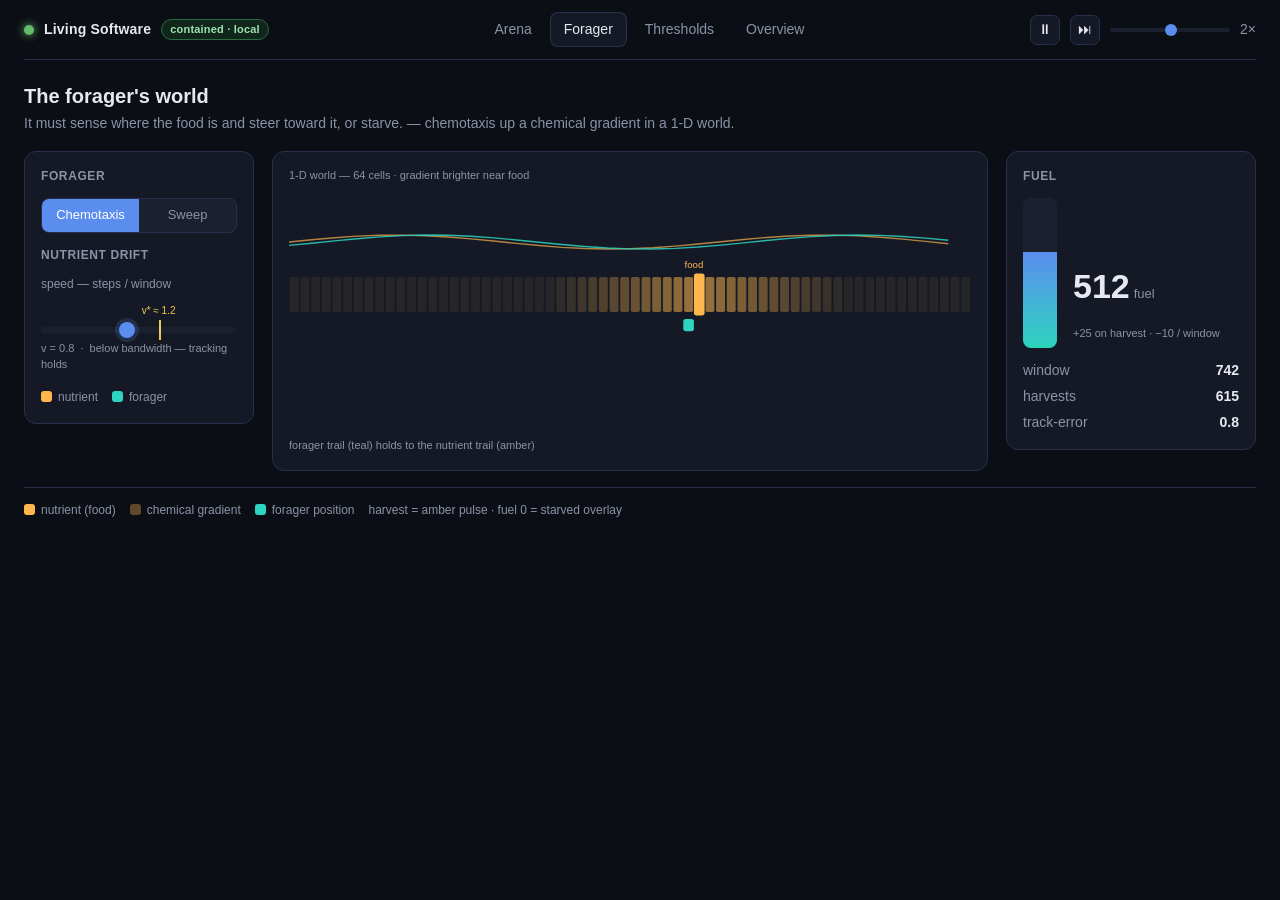
==== viz/mocks/forager.html @ 3680beae "docs: VIEWS.md + rendered mocks for the live visualizer (for approval) Full verbal spec of all four " ====
<!doctype html><html><head><meta charset="utf-8"><link rel="stylesheet" href="mock.css">
<title>Forager — mock</title></head><body>
<div class="shell">
  <div class="topbar">
    <div class="brand"><span class="dot"></span>Living Software <span class="badge">contained · local</span></div>
    <div class="tabs"><div class="tab">Arena</div><div class="tab active">Forager</div><div class="tab">Thresholds</div><div class="tab">Overview</div></div>
    <div class="transport"><div class="tbtn">⏸</div><div class="tbtn">⏭</div><div class="speed"></div><span>2×</span></div>
  </div>

  <h1 class="view-title">The forager's world</h1>
  <p class="caption">It must sense where the food is and steer toward it, or starve. — chemotaxis up a chemical gradient in a 1-D world.</p>

  <div class="cols">
    <!-- controls -->
    <div class="panel">
      <h3>Forager</h3>
      <div class="seg" style="margin-bottom:14px"><span class="on">Chemotaxis</span><span>Sweep</span></div>
      <h3>Nutrient drift</h3>
      <div class="field"><label>speed — steps / window</label>
        <div class="slider"><div class="crit" style="left:60%"></div><div class="critlbl" style="left:60%">v* ≈ 1.2</div><div class="knob" style="left:40%"></div></div>
        <div class="hint">v = 0.8 &nbsp;·&nbsp; below bandwidth — tracking holds</div>
      </div>
      <div class="legend" style="border:0;padding:0;margin-top:8px">
        <span><i style="background:var(--nutrient)"></i>nutrient</span>
        <span><i style="background:var(--fuel)"></i>forager</span>
      </div>
    </div>

    <!-- world -->
    <div class="panel overlay">
      <div class="hint" style="margin-bottom:8px">1-D world — 64 cells · gradient brighter near food</div>
      <svg viewBox="0 0 780 220" height="240" id="world"></svg>
      <div class="hint" style="margin-top:6px">forager trail (teal) holds to the nutrient trail (amber)</div>
    </div>

    <!-- fuel & readout -->
    <div class="panel">
      <h3>Fuel</h3>
      <div style="display:flex;gap:16px;align-items:flex-end">
        <div style="width:34px;height:150px;background:var(--panel2);border-radius:8px;position:relative;overflow:hidden">
          <i style="position:absolute;bottom:0;left:0;right:0;height:64%;background:linear-gradient(0deg,#2dd4bf,#5b8def)"></i>
        </div>
        <div class="gauge" style="flex-direction:column;align-items:flex-start">
          <div><span class="big">512</span> <span class="unit">fuel</span></div>
          <div class="hint" style="margin-top:6px">+25 on harvest · −10 / window</div>
        </div>
      </div>
      <div class="readout">
        <div class="k">window</div><div class="v">742</div>
        <div class="k">harvests</div><div class="v">615</div>
        <div class="k">track-error</div><div class="v">0.8</div>
      </div>
    </div>
  </div>

  <div class="legend">
    <span><i style="background:var(--nutrient)"></i>nutrient (food)</span>
    <span><i style="background:rgba(255,183,77,.35)"></i>chemical gradient</span>
    <span><i style="background:var(--fuel)"></i>forager position</span>
    <span>harvest = amber pulse · fuel 0 = starved overlay</span>
  </div>
</div>

<script>
// 1-D world: 64 cells; food at 38, forager at 37 (tracking). Gradient falloff.
const NS="http://www.w3.org/2000/svg", W=document.getElementById('world');
const n=64, cw=780/n, food=38, pos=37;
function rect(x,y,w,h,fill,extra){const r=document.createElementNS(NS,'rect');
  r.setAttribute('x',x);r.setAttribute('y',y);r.setAttribute('width',w);r.setAttribute('height',h);
  r.setAttribute('fill',fill);if(extra)for(const k in extra)r.setAttribute(k,extra[k]);W.appendChild(r);}
// gradient cells
for(let i=0;i<n;i++){
  const d=Math.abs(i-food), s=Math.max(0,1-d/14);
  rect(i*cw+1,70,cw-2,40,`rgba(255,183,77,${0.08+0.5*s})`,{rx:2});
}
// food + forager markers
rect(food*cw,66,cw,48,'var(--nutrient)',{rx:3});           // food
rect(pos*cw,118,cw,14,'var(--fuel)',{rx:3});               // forager marker
// trails (last ~30 windows) as polylines
function trail(get,color,yb){let pts='';for(let t=0;t<30;t++){const x=(780/30)*t;
  const v=get(t); pts+=`${x},${yb-v} `;}
  const p=document.createElementNS(NS,'polyline');p.setAttribute('points',pts);
  p.setAttribute('fill','none');p.setAttribute('stroke',color);p.setAttribute('stroke-width','1.6');p.setAttribute('opacity','.85');W.appendChild(p);}
trail(t=>30+8*Math.sin(t/3),'rgba(255,183,77,.8)',60);     // food path
trail(t=>30+8*Math.sin(t/3-0.5),'#2dd4bf',60);             // forager path (just behind)
// axis hint
const lab=document.createElementNS(NS,'text');lab.setAttribute('x',food*cw);lab.setAttribute('y',60);
lab.setAttribute('fill','#ffb74d');lab.setAttribute('font-size','11');lab.setAttribute('text-anchor','middle');lab.textContent='food';W.appendChild(lab);
</script>
</body></html>
---- viz/mocks/mock.css ----
/* Shared mock styling — the visual language from VIEWS.md. Static mocks only. */
:root{
  --bg:#0b0e14; --panel:#141925; --panel2:#1b2030; --line:#26304a;
  --text:#e6e9ef; --muted:#8b93a7;
  --code:#5b8def; --membrane:#f2c94c; --data:#5a6373; --zero:#1b2030;
  --decay:#ef5350; --repair:#66bb6a; --fuel:#2dd4bf; --nutrient:#ffb74d;
  --accent:#5b8def;
}
*{box-sizing:border-box}
html,body{margin:0;height:100%}
body{background:var(--bg);color:var(--text);
  font:14px/1.45 -apple-system,BlinkMacSystemFont,"Segoe UI",Roboto,sans-serif;}
.shell{max-width:1320px;margin:0 auto;padding:0 24px;}

/* top bar */
.topbar{display:flex;align-items:center;gap:20px;height:60px;border-bottom:1px solid var(--line);}
.brand{display:flex;align-items:center;gap:10px;font-weight:600;letter-spacing:.2px;}
.brand .dot{width:10px;height:10px;border-radius:50%;background:var(--repair);box-shadow:0 0 10px var(--repair);}
.badge{font-size:11px;color:#9fe3b0;border:1px solid #2e6b41;background:#11261a;
  padding:2px 8px;border-radius:999px;}
.tabs{display:flex;gap:4px;margin:0 auto;}
.tab{padding:7px 14px;border-radius:8px;color:var(--muted);cursor:pointer;font-weight:500;}
.tab.active{background:var(--panel);color:var(--text);box-shadow:inset 0 0 0 1px var(--line);}
.transport{display:flex;align-items:center;gap:10px;color:var(--muted);}
.tbtn{width:30px;height:30px;border-radius:7px;background:var(--panel);border:1px solid var(--line);
  display:flex;align-items:center;justify-content:center;color:var(--text);}
.speed{width:120px;height:4px;background:var(--panel2);border-radius:3px;position:relative;}
.speed::after{content:"";position:absolute;left:46%;top:-4px;width:12px;height:12px;border-radius:50%;background:var(--accent);}

/* view scaffold */
h1.view-title{font-size:20px;margin:22px 0 2px;}
.caption{color:var(--muted);margin:0 0 18px;}
.cols{display:grid;grid-template-columns:230px 1fr 250px;gap:18px;align-items:start;}
.panel{background:var(--panel);border:1px solid var(--line);border-radius:12px;padding:16px;}
.panel h3{margin:0 0 12px;font-size:12px;text-transform:uppercase;letter-spacing:.6px;color:var(--muted);}
.field{margin-bottom:16px;}
.field label{display:block;font-size:12px;color:var(--muted);margin-bottom:6px;}
.select{background:var(--panel2);border:1px solid var(--line);border-radius:8px;padding:8px 10px;color:var(--text);}
.seg{display:flex;background:var(--panel2);border:1px solid var(--line);border-radius:8px;overflow:hidden;}
.seg span{flex:1;text-align:center;padding:7px 0;color:var(--muted);font-size:13px;}
.seg span.on{background:var(--accent);color:#fff;}
.slider{height:6px;background:var(--panel2);border-radius:4px;position:relative;margin:34px 0 8px;}
.slider .knob{position:absolute;top:-5px;width:16px;height:16px;border-radius:50%;background:var(--accent);box-shadow:0 0 0 4px rgba(91,141,239,.18);}
.slider .crit{position:absolute;top:-7px;width:2px;height:20px;background:var(--membrane);}
.slider .critlbl{position:absolute;top:-23px;transform:translateX(-50%);font-size:10px;color:var(--membrane);white-space:nowrap;}
.hint{font-size:11px;color:var(--muted);}

/* gauges & readouts */
.gauge{display:flex;align-items:baseline;gap:8px;margin-bottom:6px;}
.gauge .big{font-size:34px;font-weight:700;}
.gauge .unit{color:var(--muted);font-size:13px;}
.bar{height:8px;background:var(--panel2);border-radius:5px;overflow:hidden;}
.bar > i{display:block;height:100%;}
.readout{display:grid;grid-template-columns:1fr auto;gap:6px 12px;margin-top:12px;font-variant-numeric:tabular-nums;}
.readout .k{color:var(--muted);} .readout .v{text-align:right;font-weight:600;}

/* legend */
.legend{display:flex;flex-wrap:wrap;gap:14px;margin-top:16px;padding-top:14px;border-top:1px solid var(--line);color:var(--muted);font-size:12px;}
.legend i{display:inline-block;width:11px;height:11px;border-radius:3px;margin-right:6px;vertical-align:-1px;}

/* arena grid */
.arena{display:grid;gap:2px;justify-content:center;background:var(--panel);border:1px solid var(--line);border-radius:12px;padding:14px;}
.cell{width:100%;aspect-ratio:1;border-radius:2px;}

/* sparkline / charts use inline svg */
svg{display:block;width:100%;}
.overlay{position:relative;}
.death{position:absolute;inset:0;display:flex;align-items:center;justify-content:center;
  background:rgba(11,14,20,.62);border-radius:12px;}
.death .card{background:#23121a;border:1px solid #6b2e3a;color:#ffb4b4;padding:14px 20px;border-radius:10px;text-align:center;}
.death .card b{display:block;color:#fff;margin-bottom:3px;}
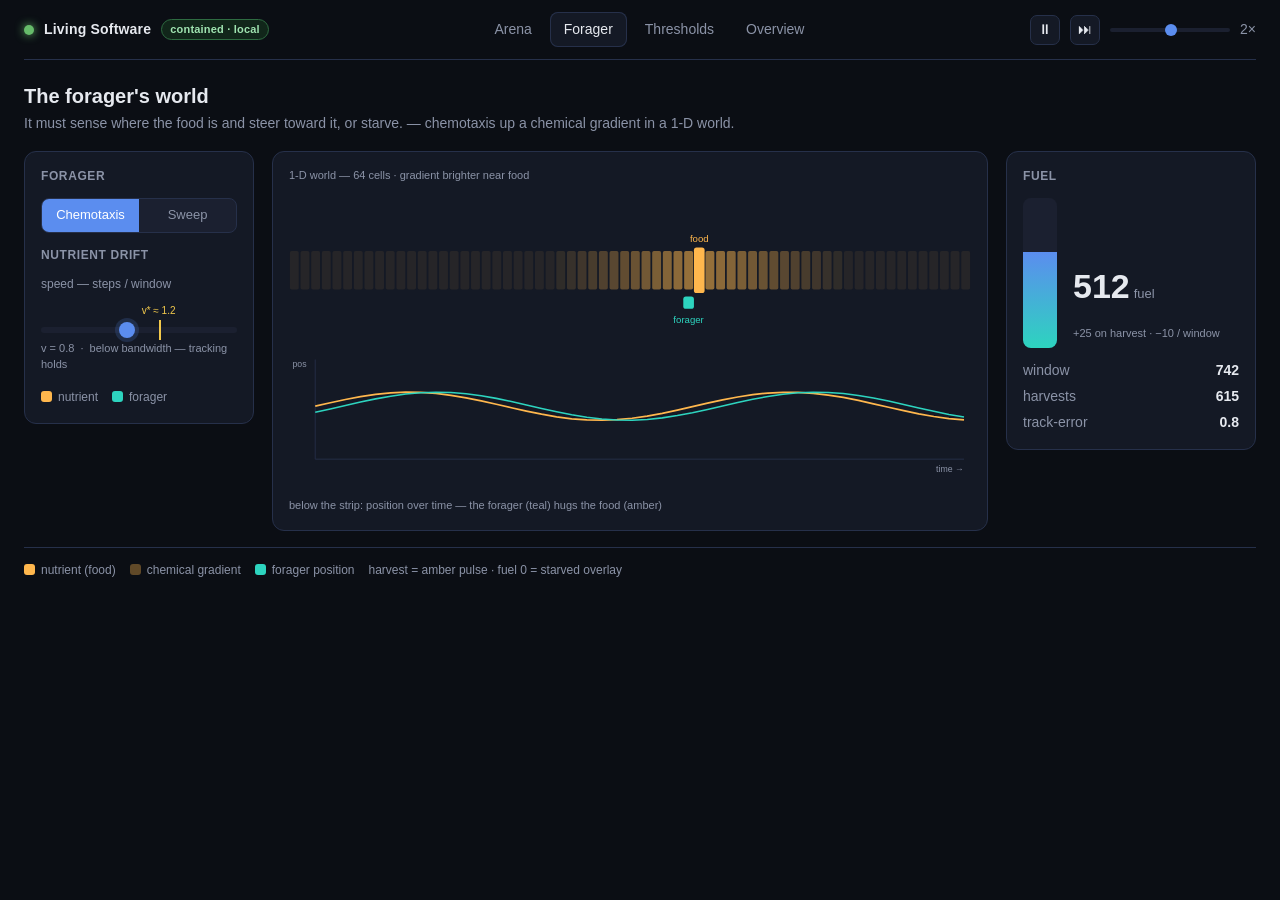
==== commit 7b16a4c8: "docs: polish viz mocks — lowercase λ in chart titles, tie forager trails to strip Thresholds chart t" ====
--- a/viz/mocks/forager.html
+++ b/viz/mocks/forager.html
@@ -29,8 +29,8 @@
     <!-- world -->
     <div class="panel overlay">
       <div class="hint" style="margin-bottom:8px">1-D world — 64 cells · gradient brighter near food</div>
-      <svg viewBox="0 0 780 220" height="240" id="world"></svg>
-      <div class="hint" style="margin-top:6px">forager trail (teal) holds to the nutrient trail (amber)</div>
+      <svg viewBox="0 0 780 300" height="300" id="world"></svg>
+      <div class="hint" style="margin-top:6px">below the strip: position over time — the forager (teal) hugs the food (amber)</div>
     </div>
 
     <!-- fuel & readout -->
@@ -62,29 +62,26 @@
 </div>
 
 <script>
-// 1-D world: 64 cells; food at 38, forager at 37 (tracking). Gradient falloff.
 const NS="http://www.w3.org/2000/svg", W=document.getElementById('world');
 const n=64, cw=780/n, food=38, pos=37;
-function rect(x,y,w,h,fill,extra){const r=document.createElementNS(NS,'rect');
-  r.setAttribute('x',x);r.setAttribute('y',y);r.setAttribute('width',w);r.setAttribute('height',h);
-  r.setAttribute('fill',fill);if(extra)for(const k in extra)r.setAttribute(k,extra[k]);W.appendChild(r);}
-// gradient cells
-for(let i=0;i<n;i++){
-  const d=Math.abs(i-food), s=Math.max(0,1-d/14);
-  rect(i*cw+1,70,cw-2,40,`rgba(255,183,77,${0.08+0.5*s})`,{rx:2});
-}
-// food + forager markers
-rect(food*cw,66,cw,48,'var(--nutrient)',{rx:3});           // food
-rect(pos*cw,118,cw,14,'var(--fuel)',{rx:3});               // forager marker
-// trails (last ~30 windows) as polylines
-function trail(get,color,yb){let pts='';for(let t=0;t<30;t++){const x=(780/30)*t;
-  const v=get(t); pts+=`${x},${yb-v} `;}
-  const p=document.createElementNS(NS,'polyline');p.setAttribute('points',pts);
-  p.setAttribute('fill','none');p.setAttribute('stroke',color);p.setAttribute('stroke-width','1.6');p.setAttribute('opacity','.85');W.appendChild(p);}
-trail(t=>30+8*Math.sin(t/3),'rgba(255,183,77,.8)',60);     // food path
-trail(t=>30+8*Math.sin(t/3-0.5),'#2dd4bf',60);             // forager path (just behind)
-// axis hint
-const lab=document.createElementNS(NS,'text');lab.setAttribute('x',food*cw);lab.setAttribute('y',60);
-lab.setAttribute('fill','#ffb74d');lab.setAttribute('font-size','11');lab.setAttribute('text-anchor','middle');lab.textContent='food';W.appendChild(lab);
+function el(t,a){const e=document.createElementNS(NS,t);for(const k in a)e.setAttribute(k,a[k]);return W.appendChild(e),e;}
+// --- spatial strip: chemical gradient cells (brighter near food) ---
+for(let i=0;i<n;i++){const d=Math.abs(i-food),s=Math.max(0,1-d/14);
+  el('rect',{x:i*cw+1,y:46,width:cw-2,height:44,rx:2,fill:`rgba(255,183,77,${0.08+0.5*s})`});}
+el('rect',{x:food*cw,y:42,width:cw,height:52,rx:3,fill:'var(--nutrient)'});        // food
+el('rect',{x:pos*cw,y:98,width:cw,height:14,rx:3,fill:'var(--fuel)'});             // forager marker
+el('text',{x:food*cw+cw/2,y:36,fill:'#ffb74d','font-size':11,'text-anchor':'middle'}).textContent='food';
+el('text',{x:pos*cw+cw/2,y:128,fill:'#2dd4bf','font-size':11,'text-anchor':'middle'}).textContent='forager';
+// --- position-over-time timeline, tied directly beneath the strip ---
+const T0=170,T1=284,xL=30,xR=772,m=44;
+el('line',{x1:xL,y1:T1,x2:xR,y2:T1,stroke:'#26304a','stroke-width':1});            // x axis (time)
+el('line',{x1:xL,y1:T0,x2:xL,y2:T1,stroke:'#26304a','stroke-width':1});            // y axis (position)
+el('text',{x:4,y:T0+9,fill:'#8b93a7','font-size':10}).textContent='pos';
+el('text',{x:xR-32,y:T1+15,fill:'#8b93a7','font-size':10}).textContent='time →';
+function track(fn,color,w){let p='';for(let t=0;t<m;t++){const x=xL+(xR-xL)*t/(m-1);
+  const y=T1-(T1-T0)*(fn(t)/64);p+=`${x},${y} `;}
+  el('polyline',{points:p,fill:'none',stroke:color,'stroke-width':w});}
+track(t=>34+9*Math.sin(t/4),'#ffb74d',2);            // food position over time
+track(t=>34+9*Math.sin(t/4-0.45),'#2dd4bf',1.8);     // forager hugging just behind
 </script>
 </body></html>
